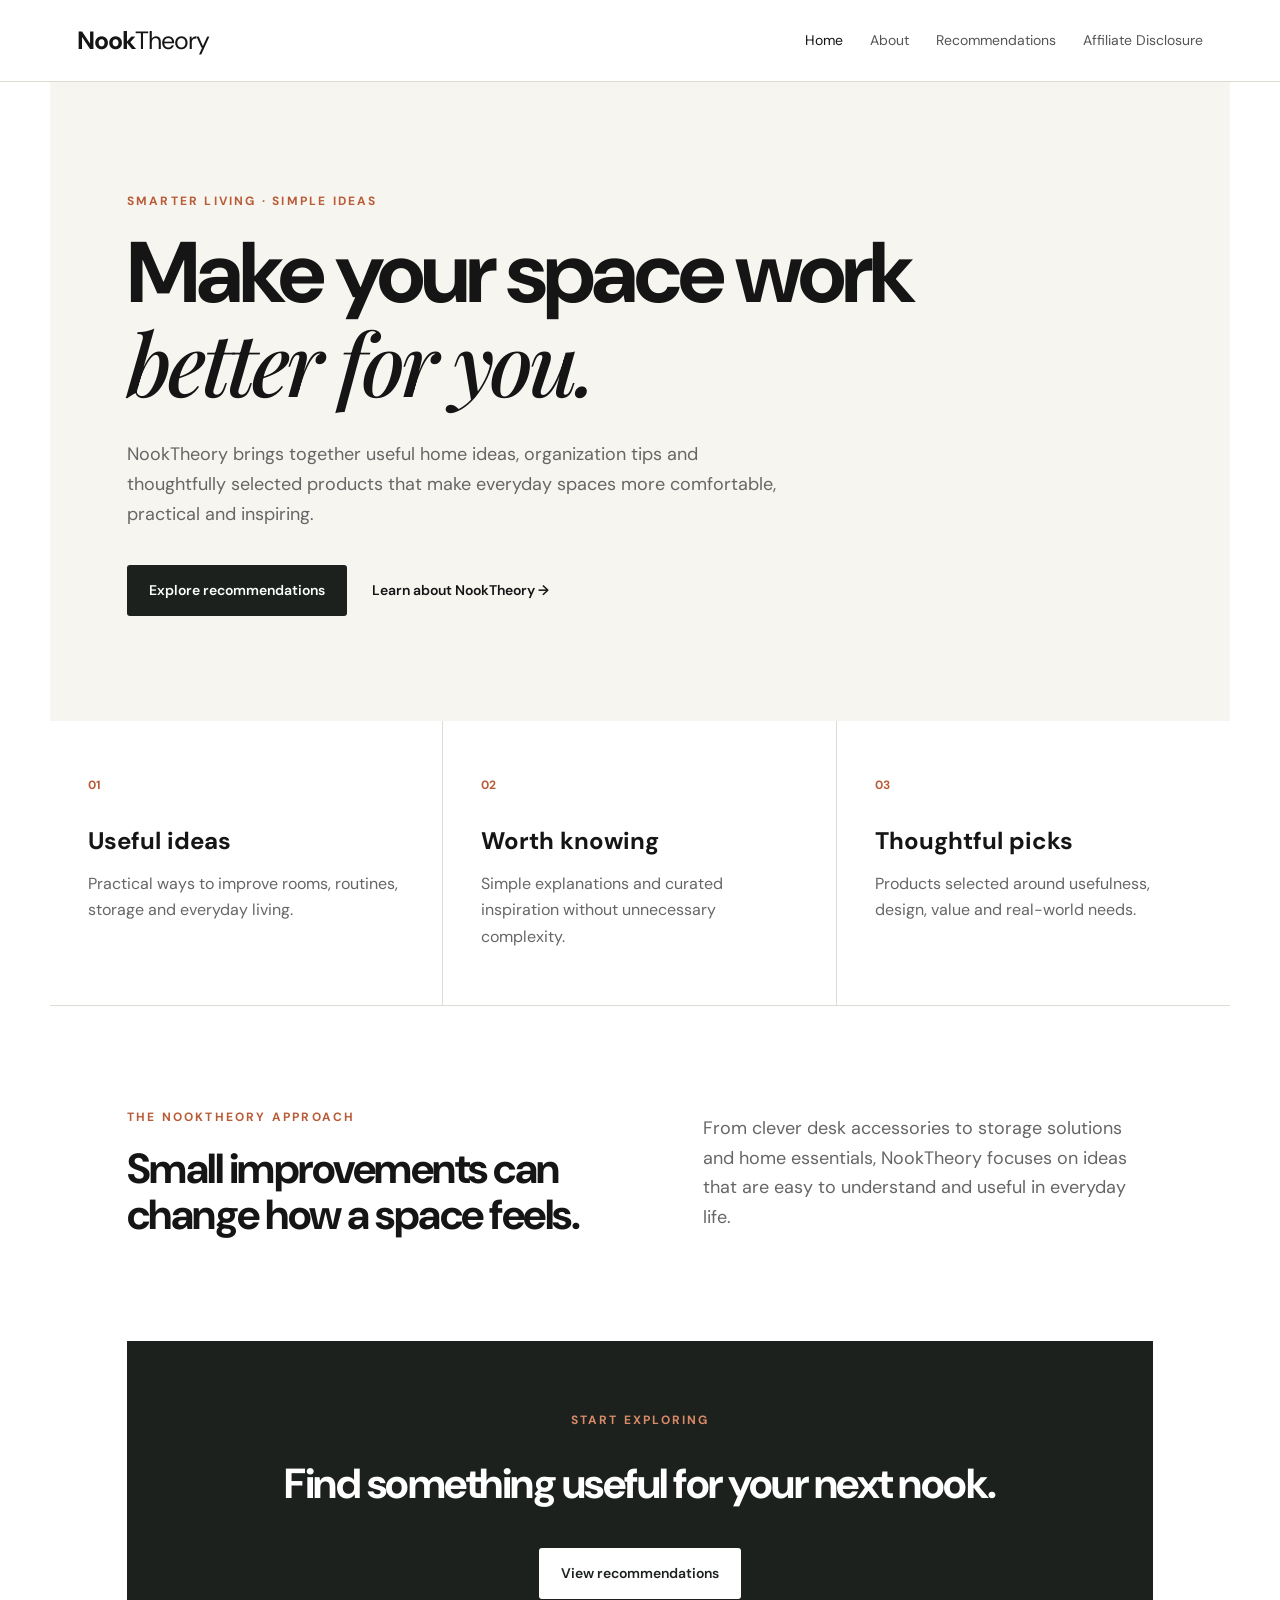
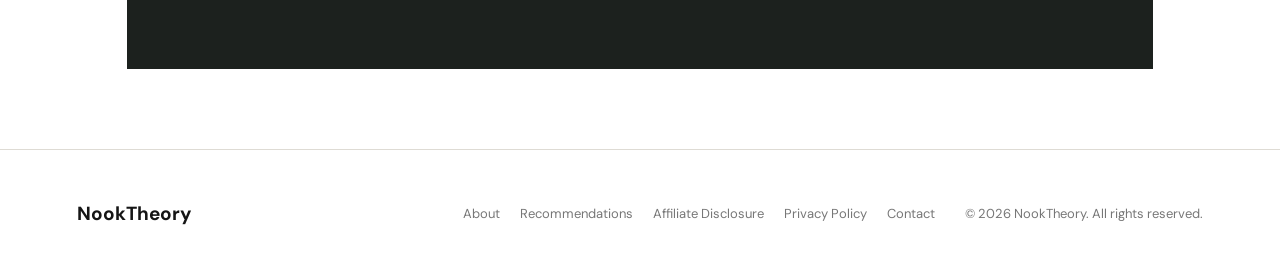
==== index.html @ 0f8b0710 "Add files via upload" ====
<!doctype html>
<html lang="en">
<head>
  <meta charset="utf-8">
  <meta name="viewport" content="width=device-width,initial-scale=1">
  <title>NookTheory — Better ideas for everyday living</title>
  <meta name="description" content="NookTheory shares practical home ideas, organization tips, useful products and inspiration for better everyday living.">
  <link rel="stylesheet" href="styles.css">
</head>
<body>
<header class="site-header">
  <a class="brand" href="index.html">Nook<span>Theory</span></a>
  <nav>
    <a href="index.html" class="active">Home</a>
    <a href="about.html">About</a>
    <a href="recommendations.html">Recommendations</a>
    <a href="affiliate-disclosure.html">Affiliate Disclosure</a>
  </nav>
</header>

<main>
  <section class="hero">
    <p class="eyebrow">SMARTER LIVING · SIMPLE IDEAS</p>
    <h1>Make your space work<br><em>better for you.</em></h1>
    <p class="hero-copy">NookTheory brings together useful home ideas, organization tips and thoughtfully selected products that make everyday spaces more comfortable, practical and inspiring.</p>
    <div class="hero-actions">
      <a class="button" href="recommendations.html">Explore recommendations</a>
      <a class="text-link" href="about.html">Learn about NookTheory →</a>
    </div>
  </section>

  <section class="intro-grid">
    <article>
      <div class="number">01</div>
      <h2>Useful ideas</h2>
      <p>Practical ways to improve rooms, routines, storage and everyday living.</p>
    </article>
    <article>
      <div class="number">02</div>
      <h2>Worth knowing</h2>
      <p>Simple explanations and curated inspiration without unnecessary complexity.</p>
    </article>
    <article>
      <div class="number">03</div>
      <h2>Thoughtful picks</h2>
      <p>Products selected around usefulness, design, value and real-world needs.</p>
    </article>
  </section>

  <section class="feature">
    <div>
      <p class="eyebrow">THE NOOKTHEORY APPROACH</p>
      <h2>Small improvements can change how a space feels.</h2>
    </div>
    <p>From clever desk accessories to storage solutions and home essentials, NookTheory focuses on ideas that are easy to understand and useful in everyday life.</p>
  </section>

  <section class="cta">
    <p class="eyebrow">START EXPLORING</p>
    <h2>Find something useful for your next nook.</h2>
    <a class="button light" href="recommendations.html">View recommendations</a>
  </section>
</main>

<footer>
  <div class="footer-brand">NookTheory</div>
  <div class="footer-links">
    <a href="about.html">About</a>
    <a href="recommendations.html">Recommendations</a>
    <a href="affiliate-disclosure.html">Affiliate Disclosure</a>
    <a href="privacy.html">Privacy Policy</a>
    <a href="contact.html">Contact</a>
  </div>
  <p>© 2026 NookTheory. All rights reserved.</p>
</footer>
</body>
</html>
---- styles.css ----
@import url('https://fonts.googleapis.com/css2?family=DM+Sans:wght@400;500;600;700&family=Playfair+Display:ital,wght@0,500;0,600;1,500&display=swap');

:root{--ink:#151515;--muted:#666;--line:#dedbd4;--paper:#f7f5f0;--accent:#b85c38;--dark:#1c211e}
*{box-sizing:border-box}
body{margin:0;color:var(--ink);background:#fff;font-family:"DM Sans",Arial,sans-serif;line-height:1.65}
a{color:inherit}
.site-header{height:82px;padding:0 max(6vw,32px);display:flex;align-items:center;justify-content:space-between;border-bottom:1px solid var(--line);background:#fff;position:sticky;top:0;z-index:5}
.brand{font-size:25px;font-weight:700;text-decoration:none;letter-spacing:-1px}.brand span{font-weight:400}
nav{display:flex;gap:27px;font-size:14px}nav a{text-decoration:none;color:#555}nav a:hover,nav a.active{color:var(--ink)}
main{max-width:1180px;margin:auto}
.hero{padding:110px max(6vw,32px) 105px;background:var(--paper);margin:0}
.eyebrow{font-size:12px;letter-spacing:2.2px;font-weight:700;color:var(--accent);margin:0 0 18px}
.hero h1{font-size:clamp(48px,7vw,86px);line-height:1.02;letter-spacing:-4px;margin:0 0 28px;max-width:850px}
.hero h1 em{font-family:"Playfair Display",serif;font-weight:500}
.hero-copy{font-size:18px;color:var(--muted);max-width:670px;margin-bottom:36px}
.hero-actions{display:flex;align-items:center;gap:25px;flex-wrap:wrap}
.button{display:inline-block;background:var(--dark);color:white;text-decoration:none;padding:14px 22px;border-radius:3px;font-weight:600;font-size:14px}.button.light{background:white;color:var(--dark)}
.text-link{text-decoration:none;font-weight:600;font-size:14px}
.intro-grid{display:grid;grid-template-columns:repeat(3,1fr);gap:0;border-bottom:1px solid var(--line)}
.intro-grid article{padding:55px 38px;border-right:1px solid var(--line)}.intro-grid article:last-child{border-right:0}
.number{font-size:12px;color:var(--accent);font-weight:700;margin-bottom:25px}.intro-grid h2{font-size:24px;margin:0 0 10px}.intro-grid p{color:var(--muted);margin:0}
.feature{display:grid;grid-template-columns:1.1fr 1fr;gap:80px;padding:90px 6vw;align-items:center}.feature h2{font-size:42px;line-height:1.1;letter-spacing:-1.5px;margin:0}.feature>p{font-size:18px;color:var(--muted)}
.cta{margin:0 6vw 80px;padding:70px;background:var(--dark);color:white;text-align:center}.cta .eyebrow{color:#d98a69}.cta h2{font-size:42px;letter-spacing:-1.5px;margin:0 0 30px}
.page{padding:80px max(6vw,32px) 100px;max-width:1000px}.page h1{font-size:clamp(42px,6vw,68px);line-height:1.05;letter-spacing:-2.5px;margin:0 0 55px}.content{font-size:17px;max-width:760px}.content h2{font-size:25px;margin:45px 0 12px}.content p{color:#4f4f4f}.content li{margin:8px 0;color:#4f4f4f}.content a{color:var(--accent)}
.notice{padding:28px;background:var(--paper);border-left:4px solid var(--accent);margin:35px 0;color:#444}
.cards{display:grid;grid-template-columns:1fr 1fr;gap:1px;background:var(--line);margin:30px 0}.cards>div{background:white;padding:25px}.cards h3{margin:0 0 6px}.cards p{margin:0;font-size:15px}
.small{font-size:13px!important;color:#777!important}.contact-box{padding:25px;background:var(--paper);display:inline-block}
footer{border-top:1px solid var(--line);padding:40px max(6vw,32px);display:flex;align-items:center;gap:30px;flex-wrap:wrap;font-size:13px;color:#777}.footer-brand{font-size:19px;font-weight:700;color:var(--ink);margin-right:auto}.footer-links{display:flex;gap:20px;flex-wrap:wrap}.footer-links a{text-decoration:none}
@media(max-width:800px){.site-header{height:auto;padding:22px 25px;align-items:flex-start;gap:20px;flex-direction:column}nav{gap:15px;flex-wrap:wrap}.hero{padding:75px 25px}.hero h1{letter-spacing:-2px}.intro-grid,.feature{grid-template-columns:1fr}.intro-grid article{border-right:0;border-bottom:1px solid var(--line);padding:40px 25px}.feature{padding:65px 25px;gap:25px}.feature h2,.cta h2{font-size:34px}.cta{margin:0 25px 60px;padding:55px 25px}.page{padding:60px 25px 80px}.cards{grid-template-columns:1fr}footer{padding:35px 25px}}
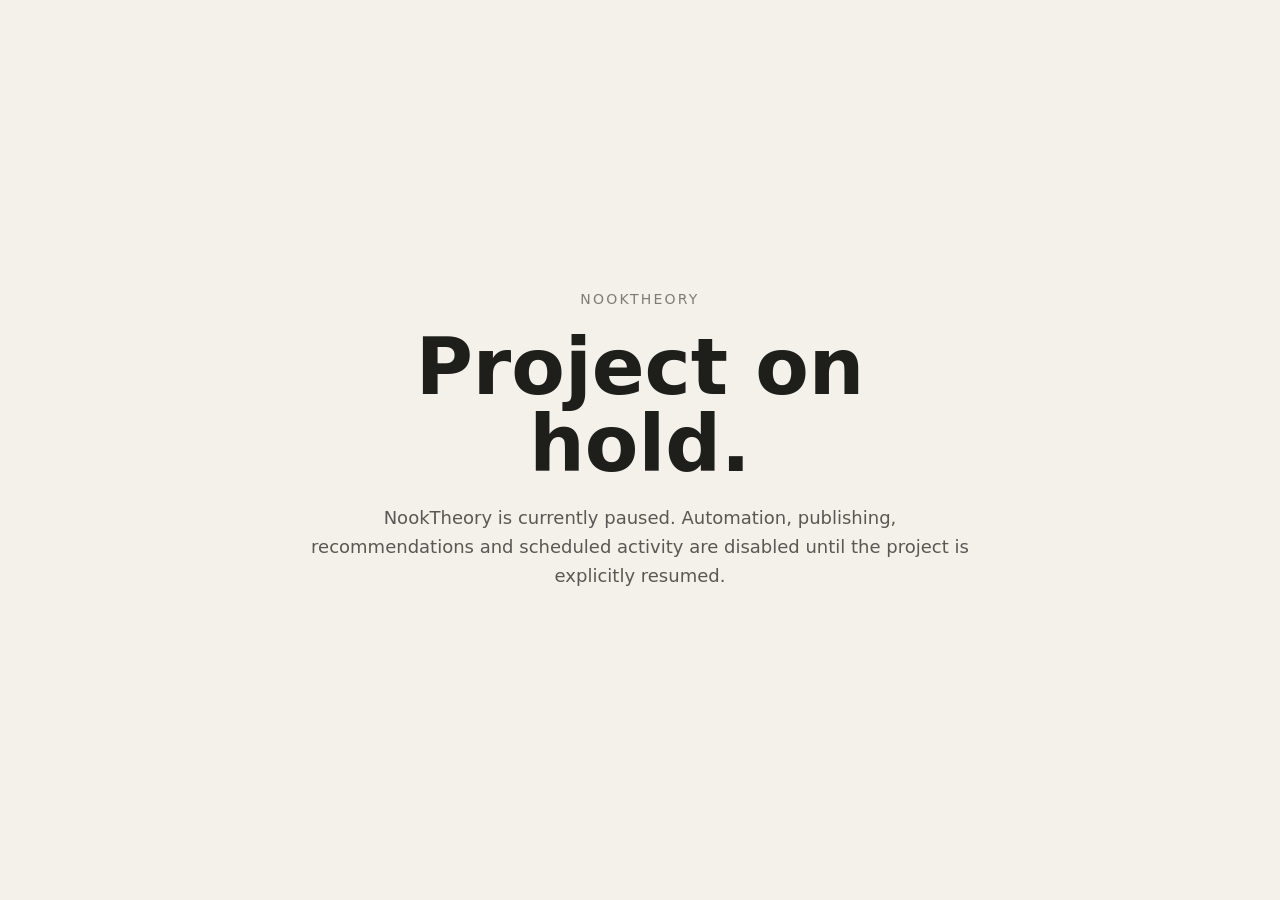
==== commit 88564e3d: "Put index.html on NookTheory hold" ====
--- a/index.html
+++ b/index.html
@@ -3,75 +3,24 @@
 <head>
   <meta charset="utf-8">
   <meta name="viewport" content="width=device-width,initial-scale=1">
-  <title>NookTheory — Better ideas for everyday living</title>
-  <meta name="description" content="NookTheory shares practical home ideas, organization tips, useful products and inspiration for better everyday living.">
-  <link rel="stylesheet" href="styles.css">
+  <meta name="robots" content="noindex,nofollow">
+  <title>NookTheory — On Hold</title>
+  <style>
+    html,body{margin:0;min-height:100%;font-family:system-ui,-apple-system,BlinkMacSystemFont,"Segoe UI",sans-serif;background:#f4f1ea;color:#1e1e1b}
+    main{min-height:100vh;display:grid;place-items:center;padding:32px;box-sizing:border-box}
+    section{max-width:680px;text-align:center}
+    .mark{font-size:14px;letter-spacing:.16em;text-transform:uppercase;opacity:.55}
+    h1{font-size:clamp(42px,8vw,78px);line-height:.98;margin:22px 0}
+    p{font-size:18px;line-height:1.6;opacity:.72}
+  </style>
 </head>
 <body>
-<header class="site-header">
-  <a class="brand" href="index.html">Nook<span>Theory</span></a>
-  <nav>
-    <a href="index.html" class="active">Home</a>
-    <a href="about.html">About</a>
-    <a href="recommendations.html">Recommendations</a>
-    <a href="affiliate-disclosure.html">Affiliate Disclosure</a>
-  </nav>
-</header>
-
-<main>
-  <section class="hero">
-    <p class="eyebrow">SMARTER LIVING · SIMPLE IDEAS</p>
-    <h1>Make your space work<br><em>better for you.</em></h1>
-    <p class="hero-copy">NookTheory brings together useful home ideas, organization tips and thoughtfully selected products that make everyday spaces more comfortable, practical and inspiring.</p>
-    <div class="hero-actions">
-      <a class="button" href="recommendations.html">Explore recommendations</a>
-      <a class="text-link" href="about.html">Learn about NookTheory →</a>
-    </div>
-  </section>
-
-  <section class="intro-grid">
-    <article>
-      <div class="number">01</div>
-      <h2>Useful ideas</h2>
-      <p>Practical ways to improve rooms, routines, storage and everyday living.</p>
-    </article>
-    <article>
-      <div class="number">02</div>
-      <h2>Worth knowing</h2>
-      <p>Simple explanations and curated inspiration without unnecessary complexity.</p>
-    </article>
-    <article>
-      <div class="number">03</div>
-      <h2>Thoughtful picks</h2>
-      <p>Products selected around usefulness, design, value and real-world needs.</p>
-    </article>
-  </section>
-
-  <section class="feature">
-    <div>
-      <p class="eyebrow">THE NOOKTHEORY APPROACH</p>
-      <h2>Small improvements can change how a space feels.</h2>
-    </div>
-    <p>From clever desk accessories to storage solutions and home essentials, NookTheory focuses on ideas that are easy to understand and useful in everyday life.</p>
-  </section>
-
-  <section class="cta">
-    <p class="eyebrow">START EXPLORING</p>
-    <h2>Find something useful for your next nook.</h2>
-    <a class="button light" href="recommendations.html">View recommendations</a>
-  </section>
-</main>
-
-<footer>
-  <div class="footer-brand">NookTheory</div>
-  <div class="footer-links">
-    <a href="about.html">About</a>
-    <a href="recommendations.html">Recommendations</a>
-    <a href="affiliate-disclosure.html">Affiliate Disclosure</a>
-    <a href="privacy.html">Privacy Policy</a>
-    <a href="contact.html">Contact</a>
-  </div>
-  <p>© 2026 NookTheory. All rights reserved.</p>
-</footer>
+  <main>
+    <section>
+      <div class="mark">NookTheory</div>
+      <h1>Project on hold.</h1>
+      <p>NookTheory is currently paused. Automation, publishing, recommendations and scheduled activity are disabled until the project is explicitly resumed.</p>
+    </section>
+  </main>
 </body>
 </html>
